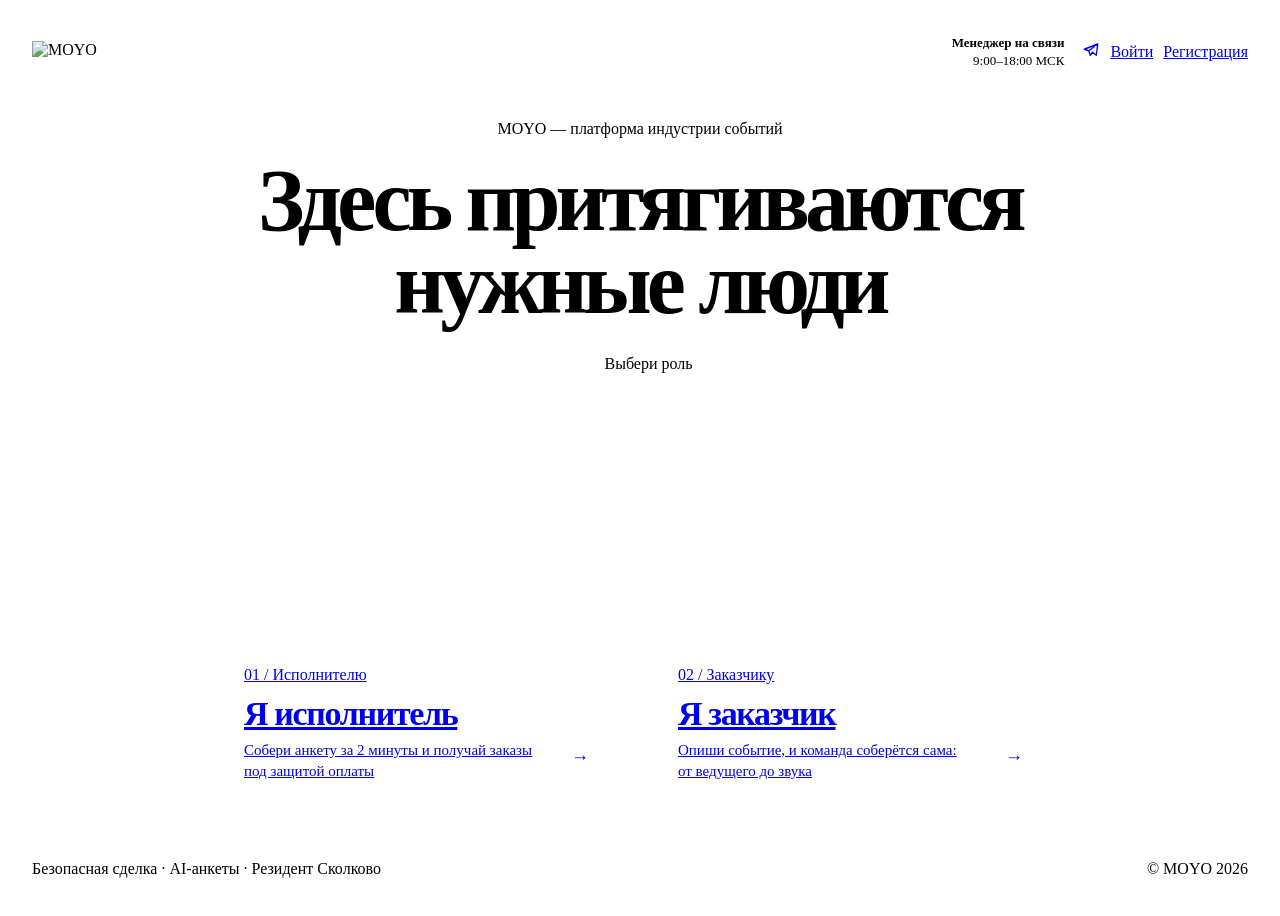
==== index.html @ 9d2a76d0 "Add files via upload" ====
<!doctype html>
<html lang="ru">
<head>
<meta charset="utf-8">
<meta name="viewport" content="width=device-width,initial-scale=1">
<title>MOYO — платформа индустрии событий</title>
<link rel="preconnect" href="https://fonts.googleapis.com"><link rel="preconnect" href="https://fonts.gstatic.com" crossorigin>
<link href="https://fonts.googleapis.com/css2?family=Manrope:wght@400;500;600;700&family=JetBrains+Mono:wght@400;500&display=swap" rel="stylesheet">
<link rel="stylesheet" href="assets/moyo.css?v=13">
<style>
.home{position:relative;height:100vh;min-height:860px;overflow:hidden}
.top{position:absolute;left:0;right:0;top:26px;z-index:6}
.top .wrap{display:flex;align-items:center;justify-content:space-between;padding:0 24px}
.top img{height:22px}
.top .r{display:flex;align-items:center;gap:10px}
.top .mgr{font-size:13px;color:var(--text-2);margin-right:8px;text-align:right;line-height:1.35}
.top .mgr b{display:block;color:var(--text);font-weight:600}

.hd{position:absolute;left:0;right:0;top:112px;text-align:center;z-index:4;pointer-events:none}
.hd h1{font-size:88px;font-weight:600;letter-spacing:-.055em;line-height:.94;margin:22px 0 0}
.hd .label{display:block;margin-top:30px}

.roles{position:absolute;left:50%;top:400px;transform:translateX(-50%);display:flex;gap:24px;z-index:4}
.role{position:relative;width:410px;border-radius:var(--r-l);overflow:hidden;display:flex;flex-direction:column;transition:transform .7s var(--ease),border-color .5s,background .5s}
.role .ill{height:236px;position:relative;border-bottom:1px solid var(--line)}
.role .ill svg{position:absolute;left:50%;bottom:0;width:300px;height:240px;margin-left:-150px}
.role .tx{padding:22px 26px 26px;position:relative}
.role b{display:block;font-size:34px;font-weight:600;letter-spacing:-.04em;line-height:1.05;margin:12px 0 8px}
.role small{display:block;font-size:15px;color:var(--text-2);line-height:1.45;max-width:290px}
.role .ar{position:absolute;right:24px;bottom:28px;width:48px;height:48px;border-radius:50%;display:grid;place-items:center;border:1px solid var(--line-2);font-size:18px;transition:all .5s var(--ease)}
.role.lit{border-color:rgba(176,160,255,.4);background:rgba(138,107,255,.07)}
.role.big{transform:scale(1.045)}
.role.big .ar{background:var(--lime);border-color:var(--lime);color:#fff;transform:rotate(-45deg)}
.role.lit .label{color:var(--lime)}
.hd .label{display:inline-flex!important;align-items:center;gap:10px}
.hd .label i{width:7px;height:7px;border-radius:50%;background:var(--lime);box-shadow:0 0 10px var(--lime-glow)}

.foot{position:absolute;left:0;right:0;bottom:30px;z-index:4}
.foot .wrap{display:flex;justify-content:space-between;padding:0 24px}
</style>
</head>
<body>
<main class="home" id="home">
  <header class="top"><div class="wrap">
    <img src="assets/logo.svg" alt="MOYO">
    <div class="r">
      <div class="mgr"><b>Менеджер на связи</b>9:00–18:00 МСК</div>
      <a class="ibtn" href="#" aria-label="Telegram"><svg width="18" height="18" viewBox="0 0 24 24" fill="none" stroke="currentColor" stroke-width="1.8" stroke-linejoin="round"><path d="M21 4 3 11l6 2 2 6 3-4 5 4 2-15Z"/><path d="m9 13 8-6"/></svg></a>
      <a class="btn btn-g btn-s" href="#" data-auth="login">Войти</a>
      <a class="btn btn-p btn-s" href="#" data-auth="signup">Регистрация</a>
    </div>
  </div></header>

  <div class="hd">
    <span class="chip"><i></i>MOYO — платформа индустрии событий</span>
    <h1>Здесь <span class="acc">притягиваются</span><br>нужные люди</h1>
    <span class="label"><i></i>Выбери роль</span>
  </div>

  <div class="roles">
    <a class="role glass" href="ispolnitel.html" data-r="l">
      <div class="ill" data-ill="singer"></div>
      <div class="tx"><span class="label">01 / Исполнителю</span><b>Я исполнитель</b><small>Собери анкету за&nbsp;2&nbsp;минуты и&nbsp;получай заказы под&nbsp;защитой оплаты</small><span class="ar">→</span></div>
    </a>
    <a class="role glass" href="zakazchik.html" data-r="r">
      <div class="ill" data-ill="client"></div>
      <div class="tx"><span class="label">02 / Заказчику</span><b>Я заказчик</b><small>Опиши событие, и&nbsp;команда соберётся сама: от&nbsp;ведущего до&nbsp;звука</small><span class="ar">→</span></div>
    </a>
  </div>

  <div class="foot"><div class="wrap"><span class="label">Безопасная сделка · AI-анкеты · Резидент Сколково</span><span class="label">© MOYO 2026</span></div></div>
</main>

<script src="assets/field.js?v=13"></script>
<script src="assets/illus.js?v=13"></script>
<script src="assets/auth.js?v=13"></script>
<script>
const home=document.getElementById('home'),roles=[...document.querySelectorAll('.role')];
roles.forEach(r=>r.querySelector('.ill').innerHTML=ILL[r.querySelector('.ill').dataset.ill]());
const field=MoyoField(home);
const center=el=>{const a=el.getBoundingClientRect(),b=home.getBoundingClientRect();return[a.left-b.left+a.width/2,a.top-b.top+a.height*.42]};
// прожектор сам ходит по карточкам и сцене
const spot=MoyoSpot(home,{fx:.5,spread:22,points:(W,H)=>[center(roles[0]),[W*.5,H*.3],center(roles[1]),[W*.2,H*.42],[W*.8,H*.4]]});
let hovered=null;
roles.forEach(r=>{
  r.addEventListener('mouseenter',()=>{hovered=r;const [x,y]=center(r);spot.aim(x,y);field.goTo(x,y-40)});
  r.addEventListener('mouseleave',()=>{hovered=null;spot.free();field.release()});
});
// карточка светится, когда на ней луч; увеличивается — при наведении
(function lit(){
  const [sx,sy]=spot.pos;
  roles.forEach(r=>{const [x,y]=center(r);r.classList.toggle('lit',Math.hypot(sx-x,sy-y)<150);r.classList.toggle('big',r===hovered)});
  requestAnimationFrame(lit);
})();
</script>
</body>
</html>
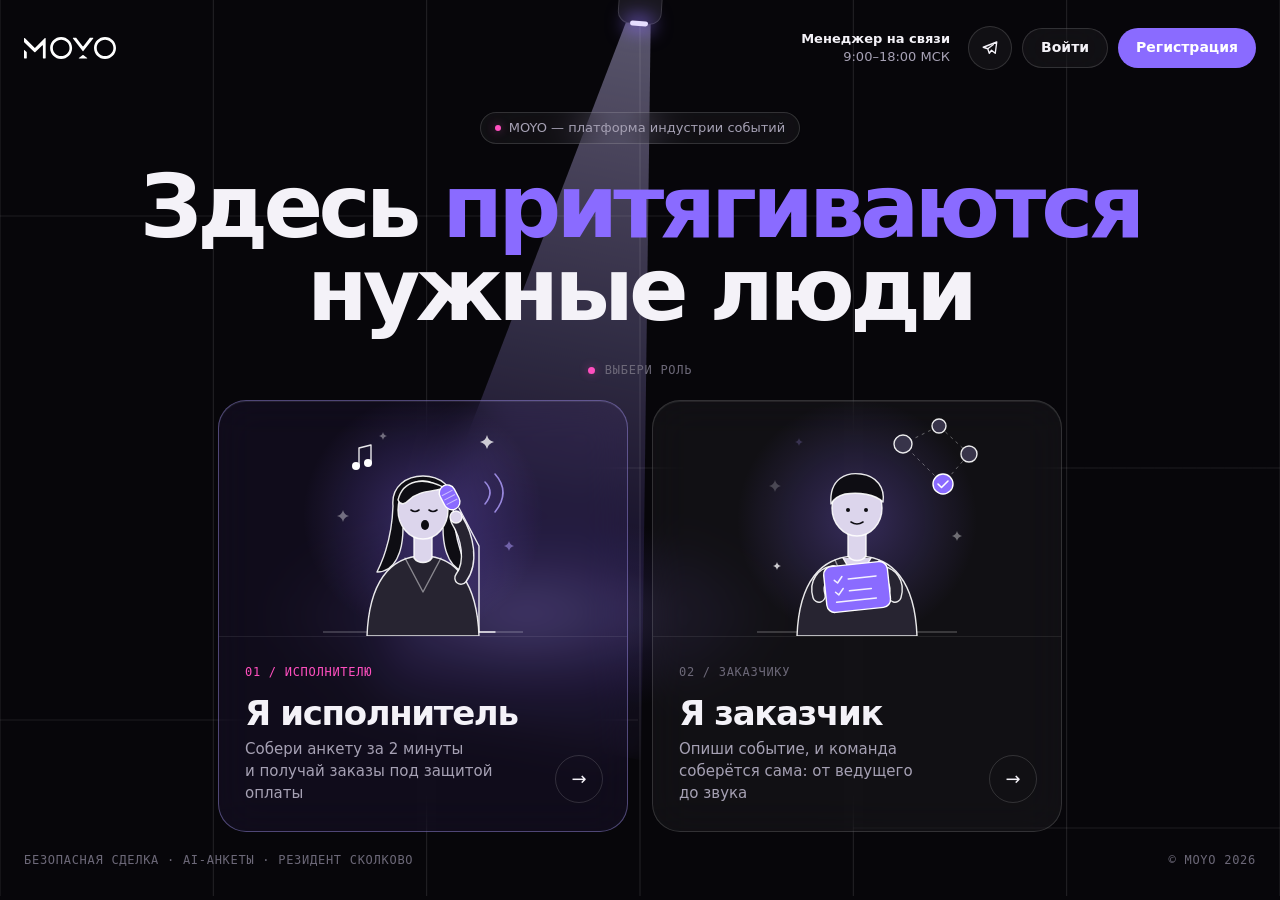
==== commit 0948d4fc: "Add files via upload" ====
--- a/index.html
+++ b/index.html
@@ -6,7 +6,7 @@
 <title>MOYO — платформа индустрии событий</title>
 <link rel="preconnect" href="https://fonts.googleapis.com"><link rel="preconnect" href="https://fonts.gstatic.com" crossorigin>
 <link href="https://fonts.googleapis.com/css2?family=Manrope:wght@400;500;600;700&family=JetBrains+Mono:wght@400;500&display=swap" rel="stylesheet">
-<link rel="stylesheet" href="assets/moyo.css?v=13">
+<link rel="stylesheet" href="assets/moyo.css?v=14">
 <style>
 .home{position:relative;height:100vh;min-height:860px;overflow:hidden}
 .top{position:absolute;left:0;right:0;top:26px;z-index:6}
@@ -30,7 +30,7 @@
 .role .ar{position:absolute;right:24px;bottom:28px;width:48px;height:48px;border-radius:50%;display:grid;place-items:center;border:1px solid var(--line-2);font-size:18px;transition:all .5s var(--ease)}
 .role.lit{border-color:rgba(176,160,255,.4);background:rgba(138,107,255,.07)}
 .role.big{transform:scale(1.045)}
-.role.big .ar{background:var(--lime);border-color:var(--lime);color:#fff;transform:rotate(-45deg)}
+.role.big .ar{background:var(--lime);border-color:var(--lime);color:#10120A;transform:rotate(-45deg)}
 .role.lit .label{color:var(--lime)}
 .hd .label{display:inline-flex!important;align-items:center;gap:10px}
 .hd .label i{width:7px;height:7px;border-radius:50%;background:var(--lime);box-shadow:0 0 10px var(--lime-glow)}
@@ -71,9 +71,9 @@
   <div class="foot"><div class="wrap"><span class="label">Безопасная сделка · AI-анкеты · Резидент Сколково</span><span class="label">© MOYO 2026</span></div></div>
 </main>
 
-<script src="assets/field.js?v=13"></script>
-<script src="assets/illus.js?v=13"></script>
-<script src="assets/auth.js?v=13"></script>
+<script src="assets/field.js?v=14"></script>
+<script src="assets/illus.js?v=14"></script>
+<script src="assets/auth.js?v=14"></script>
 <script>
 const home=document.getElementById('home'),roles=[...document.querySelectorAll('.role')];
 roles.forEach(r=>r.querySelector('.ill').innerHTML=ILL[r.querySelector('.ill').dataset.ill]());
--- a/assets/moyo.css
+++ b/assets/moyo.css
@@ -0,0 +1,155 @@
+/* =========================================================
+   MOYO — общие токены и компоненты (см. styleguide.html)
+   ========================================================= */
+:root{
+  --bg:#07060A; --bg-2:#0D0C11; --surface:#131118; --surface-2:#1A1820;
+  --line:rgba(255,255,255,.08); --line-2:rgba(255,255,255,.14);
+  --text:#F4F2F8; --text-2:#A6A1B4; --text-3:#6C6878; --text-off:#34313D;
+  --accent:#8A6BFF; --accent-hi:#A08BFF; --accent-lo:#5B43D6;
+  --accent-a12:rgba(138,107,255,.12); --accent-a30:rgba(138,107,255,.30); --accent-glow:rgba(138,107,255,.55);
+  --ok:#FF4FBF; --lime:#FF4FBF; --lime-glow:rgba(255,79,191,.42); --violet-bg:#2F1870; --err:#FF6B7A;
+  --glass:rgba(255,255,255,.045); --blur:20px;
+  --r-xs:8px; --r-s:12px; --r-m:20px; --r-l:28px; --r-pill:999px;
+  --sans:'Manrope',system-ui,sans-serif; --mono:'JetBrains Mono',ui-monospace,monospace;
+  --ease:cubic-bezier(.2,.8,.2,1); --t-fast:.2s; --t-mid:.45s; --t-slow:.8s;
+}
+*{box-sizing:border-box;margin:0;padding:0}
+html{scroll-behavior:smooth;background:var(--bg)}
+body{background:transparent;color:var(--text);font-family:var(--sans);font-size:16px;line-height:1.55;-webkit-font-smoothing:antialiased;min-width:1280px;overflow-x:hidden}
+a{color:inherit;text-decoration:none}
+button{font:inherit;color:inherit;background:none;border:0;cursor:pointer}
+.wrap{width:1280px;margin:0 auto;position:relative}
+.acc{color:var(--accent)}
+
+.label{font-family:var(--mono);font-size:12px;letter-spacing:.06em;text-transform:uppercase;color:var(--text-3)}
+.label b{color:var(--text-2);font-weight:500}
+.glass{background:var(--glass);border:1px solid var(--line-2);backdrop-filter:blur(var(--blur));-webkit-backdrop-filter:blur(var(--blur));box-shadow:inset 0 1px 0 rgba(255,255,255,.08)}
+.btn{display:inline-flex;align-items:center;gap:12px;height:52px;padding:0 26px;border-radius:var(--r-pill);font-weight:600;font-size:15px;transition:background var(--t-fast),transform var(--t-mid) var(--ease),border-color var(--t-fast),color var(--t-fast)}
+.btn-p{background:var(--accent);color:#fff}
+.btn-p:hover{background:var(--accent-hi);transform:translateY(-2px)}
+.btn-w{background:var(--text);color:var(--bg)}
+.btn-w:hover{transform:translateY(-2px)}
+.btn-g{background:var(--glass);border:1px solid var(--line-2);backdrop-filter:blur(var(--blur))}
+.btn-g:hover{border-color:rgba(255,255,255,.3)}
+.btn .ar{width:30px;height:30px;margin-right:-14px;border-radius:50%;display:grid;place-items:center;background:var(--lime);color:#fff;box-shadow:0 0 14px var(--lime-glow);transition:transform var(--t-mid) var(--ease)}
+.btn-g .ar,.btn-w .ar{background:var(--lime);color:#fff}
+.btn:hover .ar{transform:rotate(-45deg)}
+.btn-m{background:var(--lime);color:#fff;box-shadow:0 14px 40px -12px var(--lime-glow)}
+.btn-m:hover{background:#FF6FCB;transform:translateY(-2px)}
+.btn-m .ar{background:rgba(0,0,0,.2);box-shadow:none}
+.btn-s{height:40px;padding:0 18px;font-size:14px}
+.ibtn{width:44px;height:44px;border-radius:50%;display:grid;place-items:center;border:1px solid var(--line-2);background:var(--glass);transition:all var(--t-fast)}
+.ibtn:hover{border-color:var(--accent);color:var(--accent)}
+.chip{display:inline-flex;align-items:center;gap:8px;height:32px;padding:0 14px;border-radius:var(--r-pill);font-size:13px;font-weight:500;color:var(--text-2);border:1px solid var(--line-2);background:var(--glass);backdrop-filter:blur(var(--blur))}
+.chip i{width:6px;height:6px;border-radius:50%;background:var(--lime);box-shadow:0 0 10px var(--lime-glow)}
+.tag{display:inline-flex;height:26px;align-items:center;padding:0 10px;border-radius:var(--r-xs);font-size:12px;font-weight:500;background:rgba(255,255,255,.06);color:var(--text-2)}
+
+/* ---------- поле: смешанная сетка, которая тянется к шарику ---------- */
+.mfield{position:absolute;inset:0;width:100%;height:100%;pointer-events:none;overflow:visible}
+.mfield .ln{fill:none;stroke:rgba(255,255,255,.12);stroke-width:1}
+.mfield .ln.h{stroke:rgba(255,255,255,.09)}
+.mfield .cs circle{fill:#fff}
+.mfield .cs path{fill:none;stroke:rgba(255,255,255,.07);stroke-width:1}
+.orb-ball{position:absolute;left:0;top:0;width:0;height:0;pointer-events:none;z-index:3}
+.orb-ball::before{content:"";position:absolute;left:-60px;top:-60px;width:120px;height:120px;border-radius:50%;background:radial-gradient(closest-side,var(--accent-glow),rgba(138,107,255,.12) 55%,transparent)}
+.orb-ball::after{content:"";position:absolute;left:-6px;top:-6px;width:12px;height:12px;border-radius:50%;background:#E6DEFF;box-shadow:0 0 14px 4px var(--accent),0 0 2px #fff}
+
+/* ---------- прожектор ---------- */
+.spot{position:absolute;inset:0;pointer-events:none;overflow:hidden}
+.spot .rig{position:absolute;top:-6px;width:44px;height:30px;margin-left:-22px;border-radius:0 0 12px 12px;background:#1A1820;border:1px solid var(--line-2);z-index:2}
+.spot .rig::after{content:"";position:absolute;left:12px;right:12px;bottom:-3px;height:5px;border-radius:3px;background:#E6DEFF;box-shadow:0 0 18px 6px var(--accent-glow)}
+.spot .beam{position:absolute;top:18px;transform-origin:50% 0;clip-path:polygon(46% 0,54% 0,100% 100%,0 100%);background:linear-gradient(180deg,rgba(214,204,255,.40),rgba(138,107,255,.14) 70%,rgba(138,107,255,.04));filter:blur(6px)}
+.spot .pool{position:absolute;left:0;top:0;width:520px;height:200px;margin:-100px 0 0 -260px;border-radius:50%;background:radial-gradient(closest-side,rgba(176,160,255,.28),rgba(138,107,255,.08) 60%,transparent)}
+.spot .dust{position:absolute;width:2px;height:2px;border-radius:50%;background:#fff;opacity:0}
+
+@keyframes spin{to{transform:rotate(360deg)}}
+
+@media (prefers-reduced-motion:reduce){*{animation:none!important;transition:none!important}}
+
+/* =========================================================
+   СМЕНА ФОНА ПО СКРОЛЛУ: тёмный ↔ фиолетовый (scrollfx.js ставит html.v)
+   ========================================================= */
+html.v{background:var(--violet-bg);--text-2:#CFC5EE;--text-3:#A497CF;--line:rgba(255,255,255,.12);--line-2:rgba(255,255,255,.2);--glass:rgba(255,255,255,.06)}
+.acc{transition:color .9s var(--ease)}
+html.v .acc{color:#D4C7FF}
+.lime{color:var(--lime)}
+
+/* =========================================================
+   ТЕКСТОВАЯ ПЕРЕБИВКА: крупные заголовки сменяют друг друга по скроллу,
+   слова проявляются, смена — переворот карточки
+   ========================================================= */
+.tx{position:relative}
+.tx .pin{position:sticky;top:0;height:100vh;overflow:hidden}
+.tx-top{position:absolute;left:0;right:0;top:120px;display:flex;justify-content:space-between;align-items:center;padding:0 24px}
+.tx-top .label{display:inline-flex;align-items:center;gap:10px;color:var(--text-2)}
+.tx-top .label i{width:7px;height:7px;border-radius:50%;background:var(--lime);box-shadow:0 0 10px var(--lime-glow)}
+.tx-n b{color:var(--lime);font-weight:500}
+.tx-stage{position:absolute;left:0;right:0;top:50%;height:300px;margin-top:-170px;perspective:1400px}
+.tx-f{position:absolute;left:50%;top:50%;width:1240px;margin-left:-620px;transform-origin:50% 50% -90px;text-align:center;font-size:118px;font-weight:600;letter-spacing:-.058em;line-height:.96;backface-visibility:hidden;will-change:transform,opacity;opacity:0}
+.tx-f .w{display:inline-block;color:rgba(255,255,255,.16);transition:color .25s}
+.tx-f .w.on{color:var(--text)}
+.tx-f .w.k.on{color:var(--lime)}
+.tx-bar{position:absolute;left:50%;bottom:150px;transform:translateX(-50%);display:flex;gap:8px}
+.tx-bar i{position:relative;width:46px;height:3px;border-radius:2px;background:rgba(255,255,255,.16);overflow:hidden}
+.tx-bar i b{position:absolute;inset:0;background:var(--lime);transform-origin:0 50%;transform:scaleX(0)}
+.tx-cta{position:absolute;left:0;right:0;bottom:64px;display:flex;justify-content:center;opacity:0;transform:translateY(14px);transition:all .5s var(--ease);pointer-events:none}
+.tx-cta.on{opacity:1;transform:none;pointer-events:auto}
+
+/* =========================================================
+   ФУТЕР: призыв + колонки + огромный логотип с «притягивающейся» точкой
+   ========================================================= */
+.ft{position:relative;z-index:2;padding:110px 0 0;overflow:hidden;font-size:14px;color:var(--text-2)}
+.ft .wrap{padding:0 24px}
+.ft-top{display:grid;grid-template-columns:1fr auto;align-items:end;gap:40px;padding-bottom:70px;border-bottom:1px solid var(--line)}
+.ft-top h3{font-size:64px;font-weight:600;letter-spacing:-.05em;line-height:1;color:var(--text);margin-top:20px}
+.ft-act{display:flex;gap:12px}
+.ft-cols{display:grid;grid-template-columns:1.2fr 1fr 1fr 1fr;gap:40px;padding:50px 0}
+.ft-cols h5{font-family:var(--mono);font-size:11px;font-weight:500;letter-spacing:.08em;text-transform:uppercase;color:var(--text-3);margin-bottom:16px}
+.ft-cols ul{list-style:none;display:flex;flex-direction:column;gap:10px}
+.ft-cols a{transition:color .2s}.ft-cols a:hover{color:var(--lime)}
+.ft-clock{display:flex;flex-direction:column;gap:14px}
+.ft-clock .t{font-size:44px;font-weight:600;letter-spacing:-.04em;color:var(--text);line-height:1}
+.ft-clock .t i{font-style:normal;animation:blink 1s steps(1) infinite}
+@keyframes blink{50%{opacity:0}}
+.ft-clock .st{display:inline-flex;align-items:center;gap:8px}
+.ft-clock .st i{width:7px;height:7px;border-radius:50%;background:var(--lime);box-shadow:0 0 10px var(--lime-glow)}
+.ft-note{color:#FFB3BA;font-size:11px}
+.ft-mark{position:relative;width:1232px;margin:10px auto 0;aspect-ratio:401.014/95.8345}
+.ft-mark img{position:absolute;inset:0;width:100%;height:100%;opacity:.95;clip-path:inset(0 0 0 0);transform:translateY(40%);opacity:0;transition:transform 1.2s var(--ease),opacity 1.2s var(--ease)}
+.ft-mark.in img{transform:none;opacity:.95}
+.ft-pupil{position:absolute;left:40.34%;top:50%;width:76px;height:76px;margin:-38px 0 0 -38px;border-radius:50%;background:var(--lime);box-shadow:0 0 40px 6px var(--lime-glow);transform:scale(0);transition:transform .8s .5s var(--ease)}
+.ft-mark.in .ft-pupil{transform:scale(1)}
+.ft-pupil span{position:absolute;left:92px;top:-6px;white-space:nowrap;font-family:var(--mono);font-size:11px;letter-spacing:.06em;text-transform:uppercase;color:var(--lime)}
+.ft-bot{display:flex;justify-content:space-between;align-items:center;padding:28px 0 34px;margin-top:34px;border-top:1px solid var(--line);font-size:13px;color:var(--text-3)}
+.ft-bot a:hover{color:var(--text)}
+.ft-up{display:inline-flex;align-items:center;gap:8px;color:var(--text-2)}
+.ft-up:hover{color:var(--lime)}
+
+/* =========================================================
+   КАБИНЕТ: крупный заголовок, затем карточки по одной
+   прилетают рубашкой вверх и переворачиваются лицом
+   ========================================================= */
+.cab{position:relative}
+.cab .pin{position:sticky;top:0;height:100vh;overflow:hidden;perspective:1800px}
+.cab-head{position:absolute;left:0;right:0;top:0;text-align:center;transform-origin:50% 0;z-index:3;will-change:transform}
+.cab-head .label{color:var(--text-2)}
+.cab-head h2{font-size:100px;font-weight:600;letter-spacing:-.058em;line-height:.95;margin-top:20px}
+.cab-stage{position:absolute;left:50%;top:50%;width:800px;height:520px;margin:-190px 0 0 -400px;transform-style:preserve-3d}
+.cc{position:absolute;inset:0;transform-style:preserve-3d;--o:0;will-change:transform}
+.cc-front,.cc-back{opacity:var(--o)}
+.cc-in{position:absolute;inset:0;transform-style:preserve-3d}
+.cc-front,.cc-back{position:absolute;inset:0;border-radius:24px;overflow:hidden;backface-visibility:hidden;-webkit-backface-visibility:hidden}
+.cc-front{background:#100E17;border:1px solid var(--line-2);box-shadow:0 50px 120px -40px rgba(0,0,0,.75)}
+.cc-front .dbar{display:flex;align-items:center;gap:14px;height:52px;padding:0 22px;border-bottom:1px solid var(--line)}
+.cc-front .dbar img{height:14px;opacity:.9}
+.cc-front .cc-t{font-size:14px;font-weight:600}
+.cc-front .dbar .label{margin-left:auto}
+.cc-back{transform:rotateY(180deg);background:var(--accent);padding:34px 38px;display:flex;flex-direction:column;justify-content:space-between;color:#fff}
+.cc-back::before{content:"";position:absolute;right:-120px;bottom:-160px;width:520px;height:520px;border-radius:50%;border:44px solid rgba(255,255,255,.14)}
+.cc-back::after{content:"";position:absolute;right:96px;top:84px;width:26px;height:26px;border-radius:50%;background:var(--lime);box-shadow:0 0 30px 6px var(--lime-glow)}
+.cc-back img{height:20px;align-self:flex-start;position:relative}
+.cc-back .n{position:absolute;right:38px;top:28px;font-family:var(--mono);font-size:14px;opacity:.75}
+.cc-back b{position:relative;font-size:58px;font-weight:600;letter-spacing:-.05em;line-height:1;max-width:520px}
+.cab-dots{position:absolute;left:50%;bottom:34px;transform:translateX(-50%);display:flex;gap:8px;z-index:3}
+.cab-dots i{width:28px;height:3px;border-radius:2px;background:rgba(255,255,255,.18);transition:background .4s}
+.cab-dots i.on{background:var(--lime)}
